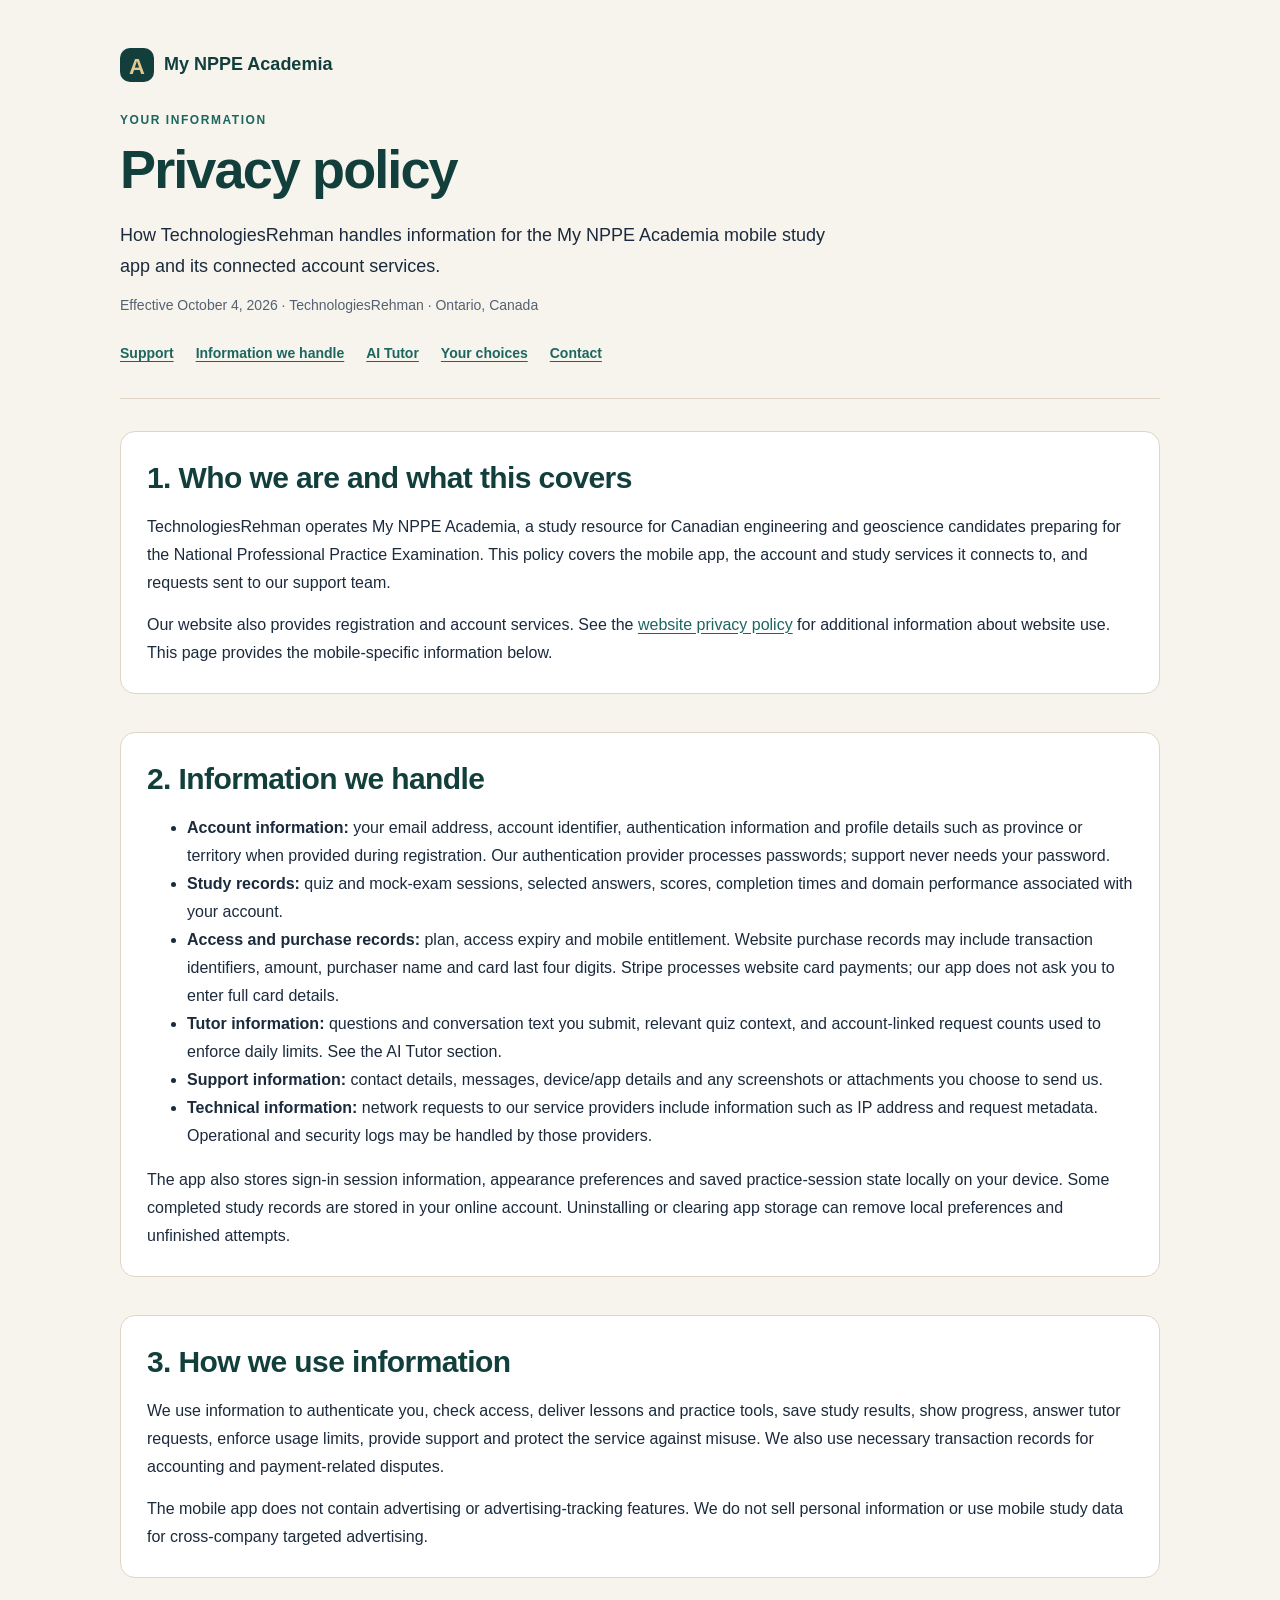
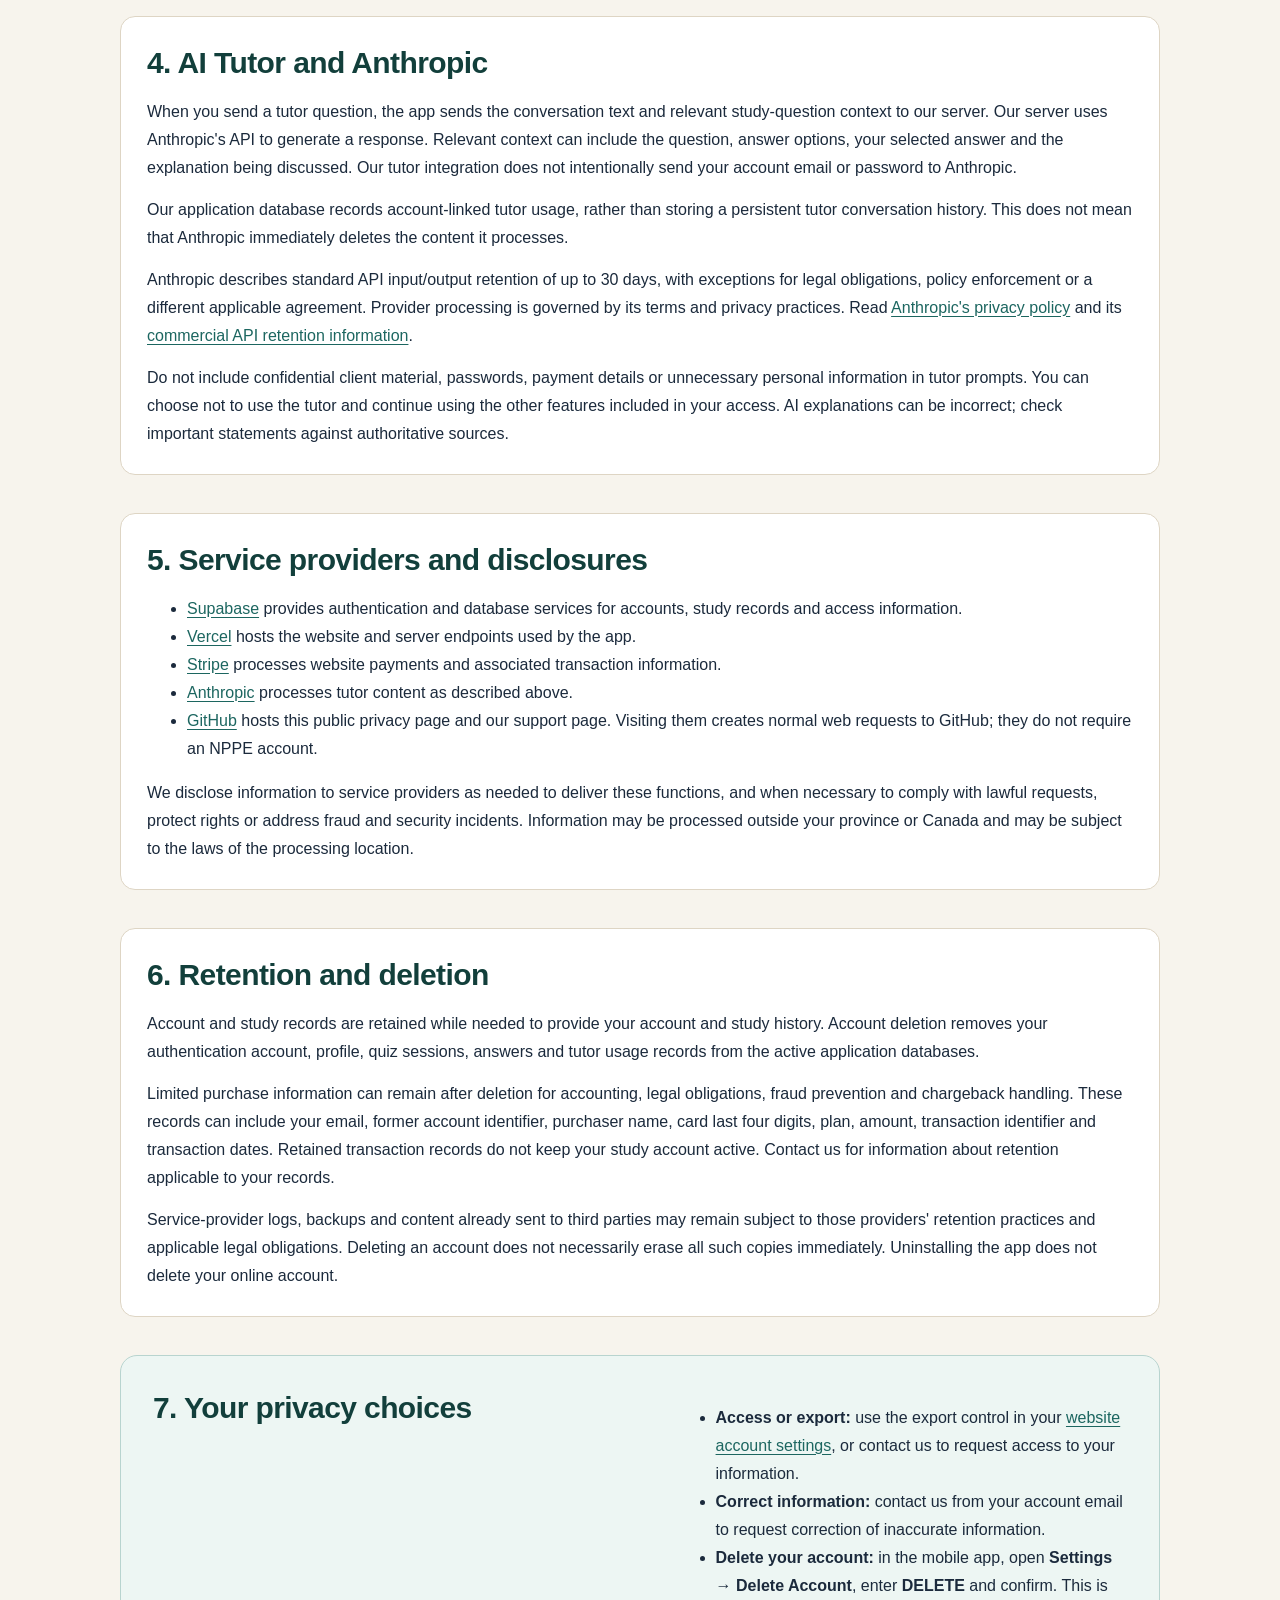
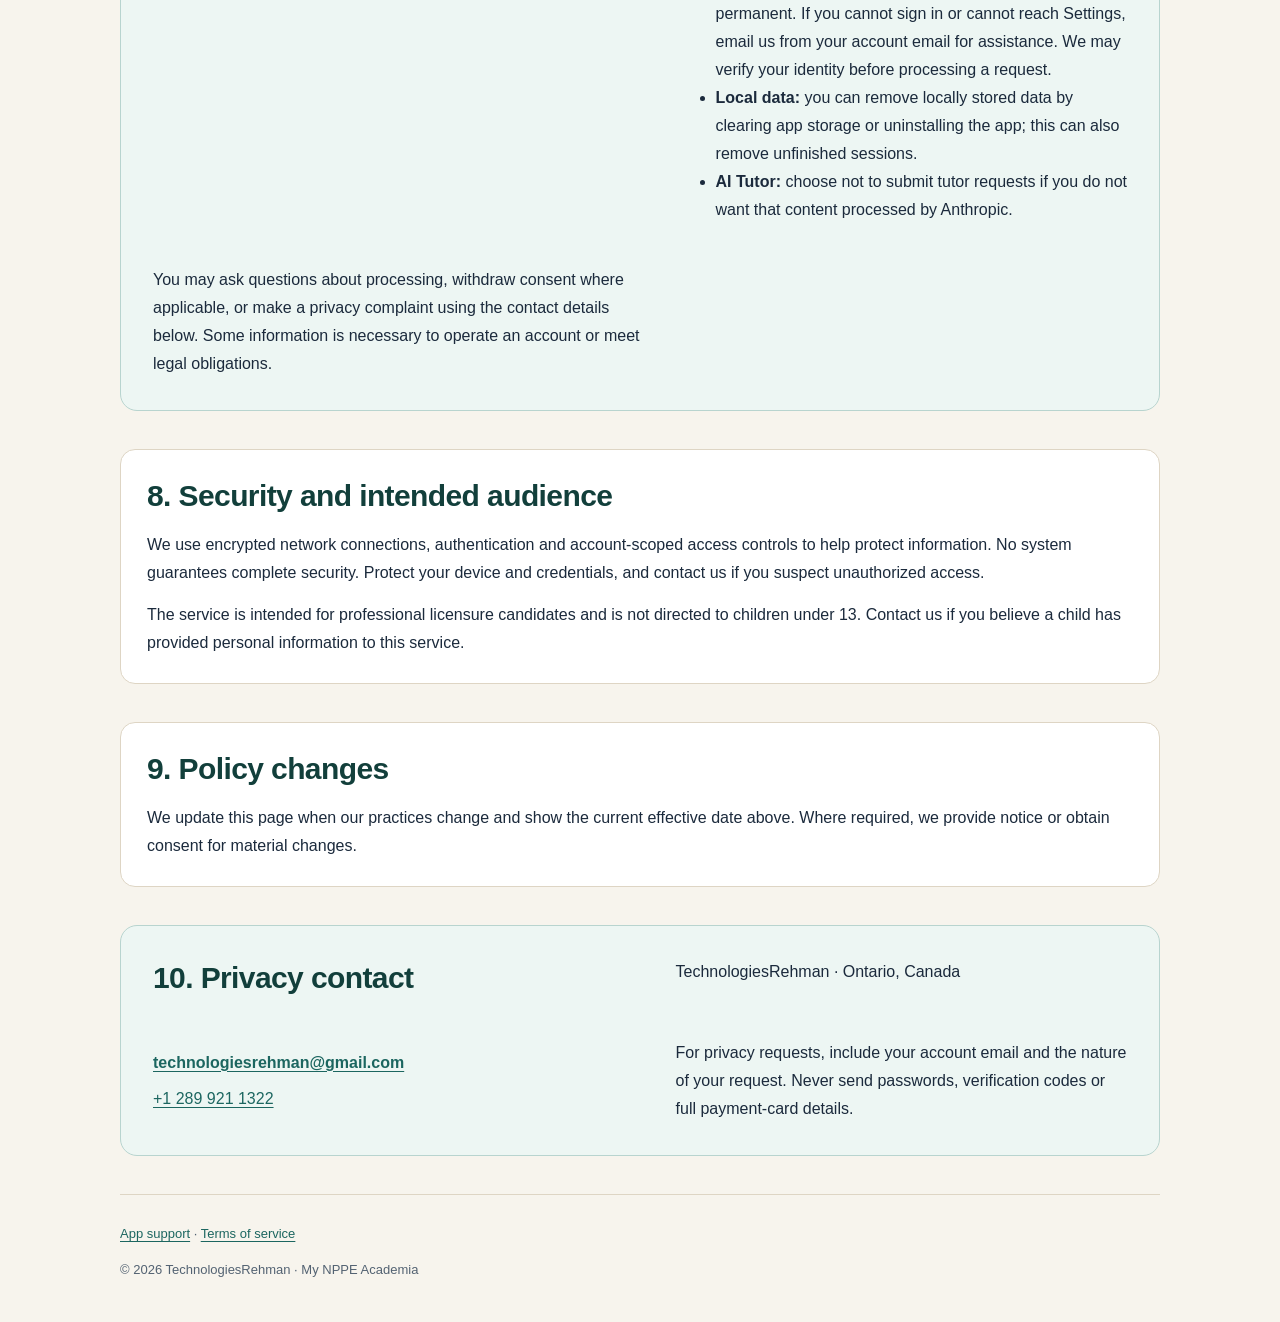
==== privacy.html @ 88f07308 "Publish support page: privacy.html" ====
<!doctype html>
<html lang="en">
<head>
  <meta charset="utf-8">
  <meta name="viewport" content="width=device-width, initial-scale=1">
  <meta name="description" content="Privacy policy for the My NPPE Academia mobile app, including account information, study progress, AI Tutor, service providers and account deletion.">
  <meta name="theme-color" content="#123f3b">
  <title>Privacy Policy — My NPPE Academia</title>
  <link rel="canonical" href="https://urehmamu.github.io/nppe-app-support/privacy.html">
  <link rel="stylesheet" href="style.css">
</head>
<body>
  <a class="skip-link" href="#main">Skip to privacy policy</a>
  <header class="site">
    <div class="brand"><span class="brand-mark" aria-hidden="true">A</span> My NPPE Academia</div>
    <p class="eyebrow">Your information</p>
    <h1>Privacy policy</h1>
    <p class="intro">How TechnologiesRehman handles information for the My NPPE Academia mobile study app and its connected account services.</p>
    <p class="updated">Effective October 4, 2026 · TechnologiesRehman · Ontario, Canada</p>
    <nav aria-label="Privacy navigation">
      <a href="support.html">Support</a>
      <a href="#information">Information we handle</a>
      <a href="#ai">AI Tutor</a>
      <a href="#privacy-choices">Your choices</a>
      <a href="#contact">Contact</a>
    </nav>
  </header>
  <main id="main">
    <section class="card" aria-labelledby="scope-title">
      <h2 id="scope-title">1. Who we are and what this covers</h2>
      <p>TechnologiesRehman operates My NPPE Academia, a study resource for Canadian engineering and geoscience candidates preparing for the National Professional Practice Examination. This policy covers the mobile app, the account and study services it connects to, and requests sent to our support team.</p>
      <p>Our website also provides registration and account services. See the <a href="https://www.mynppeacademia.ca/privacy">website privacy policy</a> for additional information about website use. This page provides the mobile-specific information below.</p>
    </section>
    <section class="card" id="information" aria-labelledby="information-title">
      <h2 id="information-title">2. Information we handle</h2>
      <ul>
        <li><strong>Account information:</strong> your email address, account identifier, authentication information and profile details such as province or territory when provided during registration. Our authentication provider processes passwords; support never needs your password.</li>
        <li><strong>Study records:</strong> quiz and mock-exam sessions, selected answers, scores, completion times and domain performance associated with your account.</li>
        <li><strong>Access and purchase records:</strong> plan, access expiry and mobile entitlement. Website purchase records may include transaction identifiers, amount, purchaser name and card last four digits. Stripe processes website card payments; our app does not ask you to enter full card details.</li>
        <li><strong>Tutor information:</strong> questions and conversation text you submit, relevant quiz context, and account-linked request counts used to enforce daily limits. See the AI Tutor section.</li>
        <li><strong>Support information:</strong> contact details, messages, device/app details and any screenshots or attachments you choose to send us.</li>
        <li><strong>Technical information:</strong> network requests to our service providers include information such as IP address and request metadata. Operational and security logs may be handled by those providers.</li>
      </ul>
      <p>The app also stores sign-in session information, appearance preferences and saved practice-session state locally on your device. Some completed study records are stored in your online account. Uninstalling or clearing app storage can remove local preferences and unfinished attempts.</p>
    </section>
    <section class="card" aria-labelledby="use-title">
      <h2 id="use-title">3. How we use information</h2>
      <p>We use information to authenticate you, check access, deliver lessons and practice tools, save study results, show progress, answer tutor requests, enforce usage limits, provide support and protect the service against misuse. We also use necessary transaction records for accounting and payment-related disputes.</p>
      <p>The mobile app does not contain advertising or advertising-tracking features. We do not sell personal information or use mobile study data for cross-company targeted advertising.</p>
    </section>
    <section class="card" id="ai" aria-labelledby="ai-title">
      <h2 id="ai-title">4. AI Tutor and Anthropic</h2>
      <p>When you send a tutor question, the app sends the conversation text and relevant study-question context to our server. Our server uses Anthropic's API to generate a response. Relevant context can include the question, answer options, your selected answer and the explanation being discussed. Our tutor integration does not intentionally send your account email or password to Anthropic.</p>
      <p>Our application database records account-linked tutor usage, rather than storing a persistent tutor conversation history. This does not mean that Anthropic immediately deletes the content it processes.</p>
      <p>Anthropic describes standard API input/output retention of up to 30 days, with exceptions for legal obligations, policy enforcement or a different applicable agreement. Provider processing is governed by its terms and privacy practices. Read <a href="https://www.anthropic.com/privacy">Anthropic's privacy policy</a> and its <a href="https://privacy.claude.com/en/articles/7996866-how-long-do-you-store-my-organization-s-data">commercial API retention information</a>.</p>
      <p>Do not include confidential client material, passwords, payment details or unnecessary personal information in tutor prompts. You can choose not to use the tutor and continue using the other features included in your access. AI explanations can be incorrect; check important statements against authoritative sources.</p>
    </section>
    <section class="card" aria-labelledby="providers-title">
      <h2 id="providers-title">5. Service providers and disclosures</h2>
      <ul>
        <li><a href="https://supabase.com/privacy">Supabase</a> provides authentication and database services for accounts, study records and access information.</li>
        <li><a href="https://vercel.com/legal/privacy-policy">Vercel</a> hosts the website and server endpoints used by the app.</li>
        <li><a href="https://stripe.com/privacy">Stripe</a> processes website payments and associated transaction information.</li>
        <li><a href="https://www.anthropic.com/privacy">Anthropic</a> processes tutor content as described above.</li>
        <li><a href="https://docs.github.com/en/site-policy/privacy-policies/github-general-privacy-statement">GitHub</a> hosts this public privacy page and our support page. Visiting them creates normal web requests to GitHub; they do not require an NPPE account.</li>
      </ul>
      <p>We disclose information to service providers as needed to deliver these functions, and when necessary to comply with lawful requests, protect rights or address fraud and security incidents. Information may be processed outside your province or Canada and may be subject to the laws of the processing location.</p>
    </section>
    <section class="card" aria-labelledby="retention-title">
      <h2 id="retention-title">6. Retention and deletion</h2>
      <p>Account and study records are retained while needed to provide your account and study history. Account deletion removes your authentication account, profile, quiz sessions, answers and tutor usage records from the active application databases.</p>
      <p>Limited purchase information can remain after deletion for accounting, legal obligations, fraud prevention and chargeback handling. These records can include your email, former account identifier, purchaser name, card last four digits, plan, amount, transaction identifier and transaction dates. Retained transaction records do not keep your study account active. Contact us for information about retention applicable to your records.</p>
      <p>Service-provider logs, backups and content already sent to third parties may remain subject to those providers' retention practices and applicable legal obligations. Deleting an account does not necessarily erase all such copies immediately. Uninstalling the app does not delete your online account.</p>
    </section>
    <section class="contact-card" id="privacy-choices" aria-labelledby="choices-title">
      <h2 id="choices-title">7. Your privacy choices</h2>
      <ul>
        <li><strong>Access or export:</strong> use the export control in your <a href="https://www.mynppeacademia.ca/settings">website account settings</a>, or contact us to request access to your information.</li>
        <li><strong>Correct information:</strong> contact us from your account email to request correction of inaccurate information.</li>
        <li><strong>Delete your account:</strong> in the mobile app, open <strong>Settings → Delete Account</strong>, enter <strong>DELETE</strong> and confirm. This is permanent. If you cannot sign in or cannot reach Settings, email us from your account email for assistance. We may verify your identity before processing a request.</li>
        <li><strong>Local data:</strong> you can remove locally stored data by clearing app storage or uninstalling the app; this can also remove unfinished sessions.</li>
        <li><strong>AI Tutor:</strong> choose not to submit tutor requests if you do not want that content processed by Anthropic.</li>
      </ul>
      <p>You may ask questions about processing, withdraw consent where applicable, or make a privacy complaint using the contact details below. Some information is necessary to operate an account or meet legal obligations.</p>
    </section>
    <section class="card" aria-labelledby="security-title">
      <h2 id="security-title">8. Security and intended audience</h2>
      <p>We use encrypted network connections, authentication and account-scoped access controls to help protect information. No system guarantees complete security. Protect your device and credentials, and contact us if you suspect unauthorized access.</p>
      <p>The service is intended for professional licensure candidates and is not directed to children under 13. Contact us if you believe a child has provided personal information to this service.</p>
    </section>
    <section class="card" aria-labelledby="changes-title">
      <h2 id="changes-title">9. Policy changes</h2>
      <p>We update this page when our practices change and show the current effective date above. Where required, we provide notice or obtain consent for material changes.</p>
    </section>
    <section class="contact-card" id="contact" aria-labelledby="contact-title">
      <h2 id="contact-title">10. Privacy contact</h2>
      <p>TechnologiesRehman · Ontario, Canada</p>
      <div class="contact-links">
        <a class="email" href="mailto:technologiesrehman@gmail.com?subject=My%20NPPE%20Academia%20Privacy">technologiesrehman@gmail.com</a>
        <a href="tel:+12899211322">+1 289 921 1322</a>
      </div>
      <p>For privacy requests, include your account email and the nature of your request. Never send passwords, verification codes or full payment-card details.</p>
    </section>
  </main>
  <footer><p><a href="support.html">App support</a> · <a href="https://www.mynppeacademia.ca/terms">Terms of service</a></p><p>© 2026 TechnologiesRehman · My NPPE Academia</p></footer>
</body>
</html>
---- style.css ----
:root { color-scheme: light; --ink: #1b2a3c; --teal: #1c6660; --deep: #123f3b; --gold: #e2c98f; --border: #ded5c4; }
* { box-sizing: border-box; }
html { scroll-padding-top: 24px; }
body { margin: 0; background: #f7f4ed; color: var(--ink); font-family: -apple-system, BlinkMacSystemFont, 'Segoe UI', sans-serif; font-size: 16px; line-height: 1.75; }
a { color: var(--teal); text-underline-offset: 3px; }
a:hover { color: var(--deep); }
a:focus-visible { outline: 3px solid #b18a3d; outline-offset: 5px; border-radius: 3px; }
.skip-link { position: absolute; left: 16px; top: -80px; padding: 10px; background: white; z-index: 10; }
.skip-link:focus { top: 16px; }
.site, main, footer { width: min(100% - 40px, 1040px); margin-inline: auto; }
.site { padding-top: 48px; padding-bottom: 32px; border-bottom: 1px solid var(--border); }
.brand { display: flex; align-items: center; gap: 10px; font-size: 18px; font-weight: 750; color: var(--deep); margin-bottom: 28px; }
.brand-mark { display: grid; place-items: center; width: 34px; height: 34px; border-radius: 10px; background: var(--deep); color: var(--gold); font-size: 22px; }
.eyebrow { margin: 0 0 7px; font-size: 12px; font-weight: 750; letter-spacing: .13em; text-transform: uppercase; color: var(--teal); }
h1 { margin: 0; font-size: clamp(34px, 5vw, 54px); line-height: 1.18; letter-spacing: -.035em; color: var(--deep); }
.intro { max-width: 740px; font-size: 18px; margin: 18px 0 10px; }
.updated { font-size: 14px; color: #536272; }
nav { display: flex; flex-wrap: wrap; gap: 10px 22px; margin-top: 24px; font-size: 14px; font-weight: 650; }
main { padding-top: 32px; }
section { margin-bottom: 38px; }
h2 { margin: 0 0 16px; font-size: clamp(23px, 3vw, 30px); line-height: 1.3; letter-spacing: -.02em; color: var(--deep); }
h3 { margin: 0 0 10px; font-size: 18px; line-height: 1.45; color: var(--deep); }
p { margin: 0 0 14px; }
p:last-child { margin-bottom: 0; }
.card { padding: 26px; background: #fff; border: 1px solid var(--border); border-radius: 15px; }
.contact-card { display: grid; grid-template-columns: 1.1fr 1fr; gap: 26px; padding: 32px; border: 1px solid #b8d4cf; border-radius: 17px; background: #edf6f3; }
.contact-links { display: flex; flex-direction: column; align-items: flex-start; gap: 8px; justify-content: center; font-size: 16px; }
.contact-links .email { font-weight: 750; overflow-wrap: anywhere; }
.contact-links span { font-size: 14px; color: #536272; }
.contact-details { grid-column: 1 / -1; border-top: 1px solid #c5dcd6; padding-top: 22px; font-size: 14px; }
.contact-details h3 { font-size: 16px; }
.faq-grid { display: grid; grid-template-columns: repeat(2, minmax(0, 1fr)); gap: 18px; }
.faq-grid .card { font-size: 15px; }
.account-card { border-left: 4px solid var(--teal); }
footer { padding: 28px 0 40px; border-top: 1px solid var(--border); color: #536272; font-size: 13px; }
footer p { max-width: 850px; }
@media (max-width: 650px) { .site, main, footer { width: calc(100% - 32px); } .site { padding-top: 30px; } .faq-grid, .contact-card { grid-template-columns: 1fr; } .card, .contact-card { padding: 21px; } .contact-card { gap: 18px; } .contact-details { grid-column: 1; } nav { gap: 8px 18px; } }
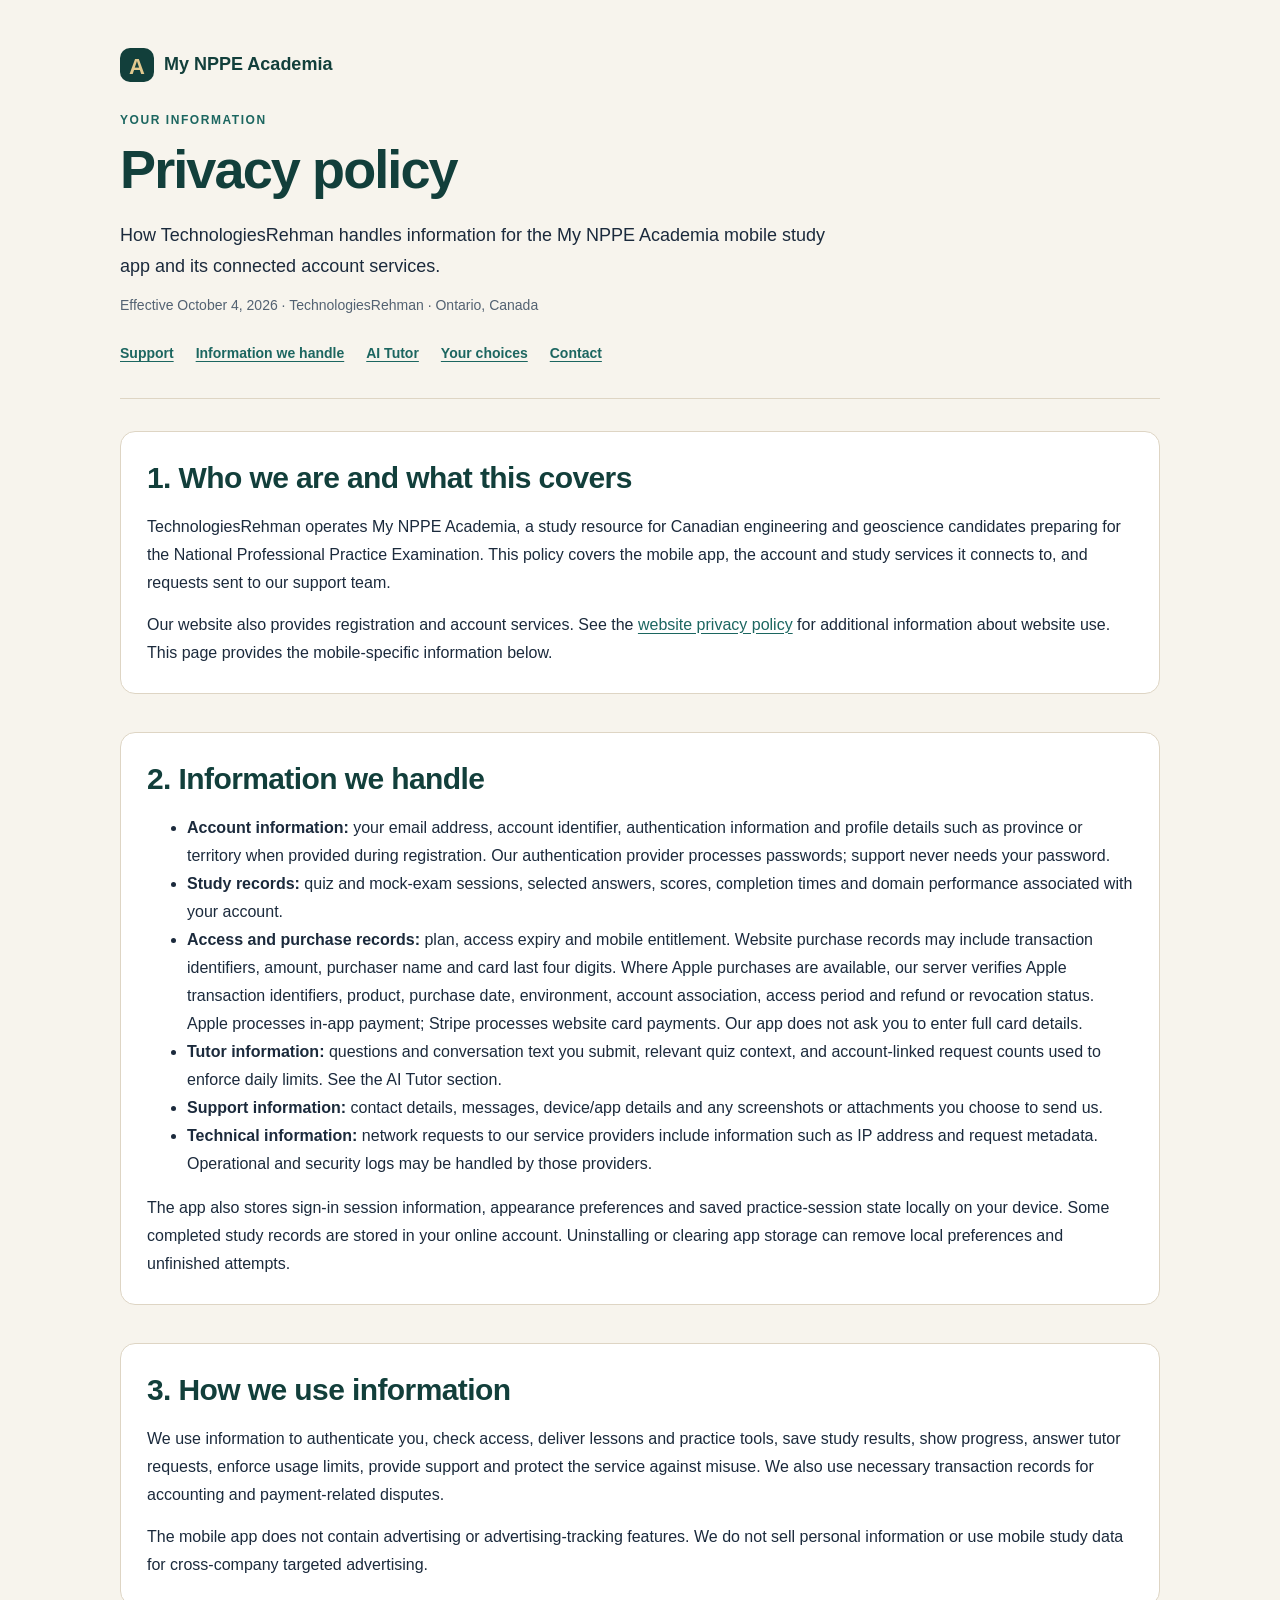
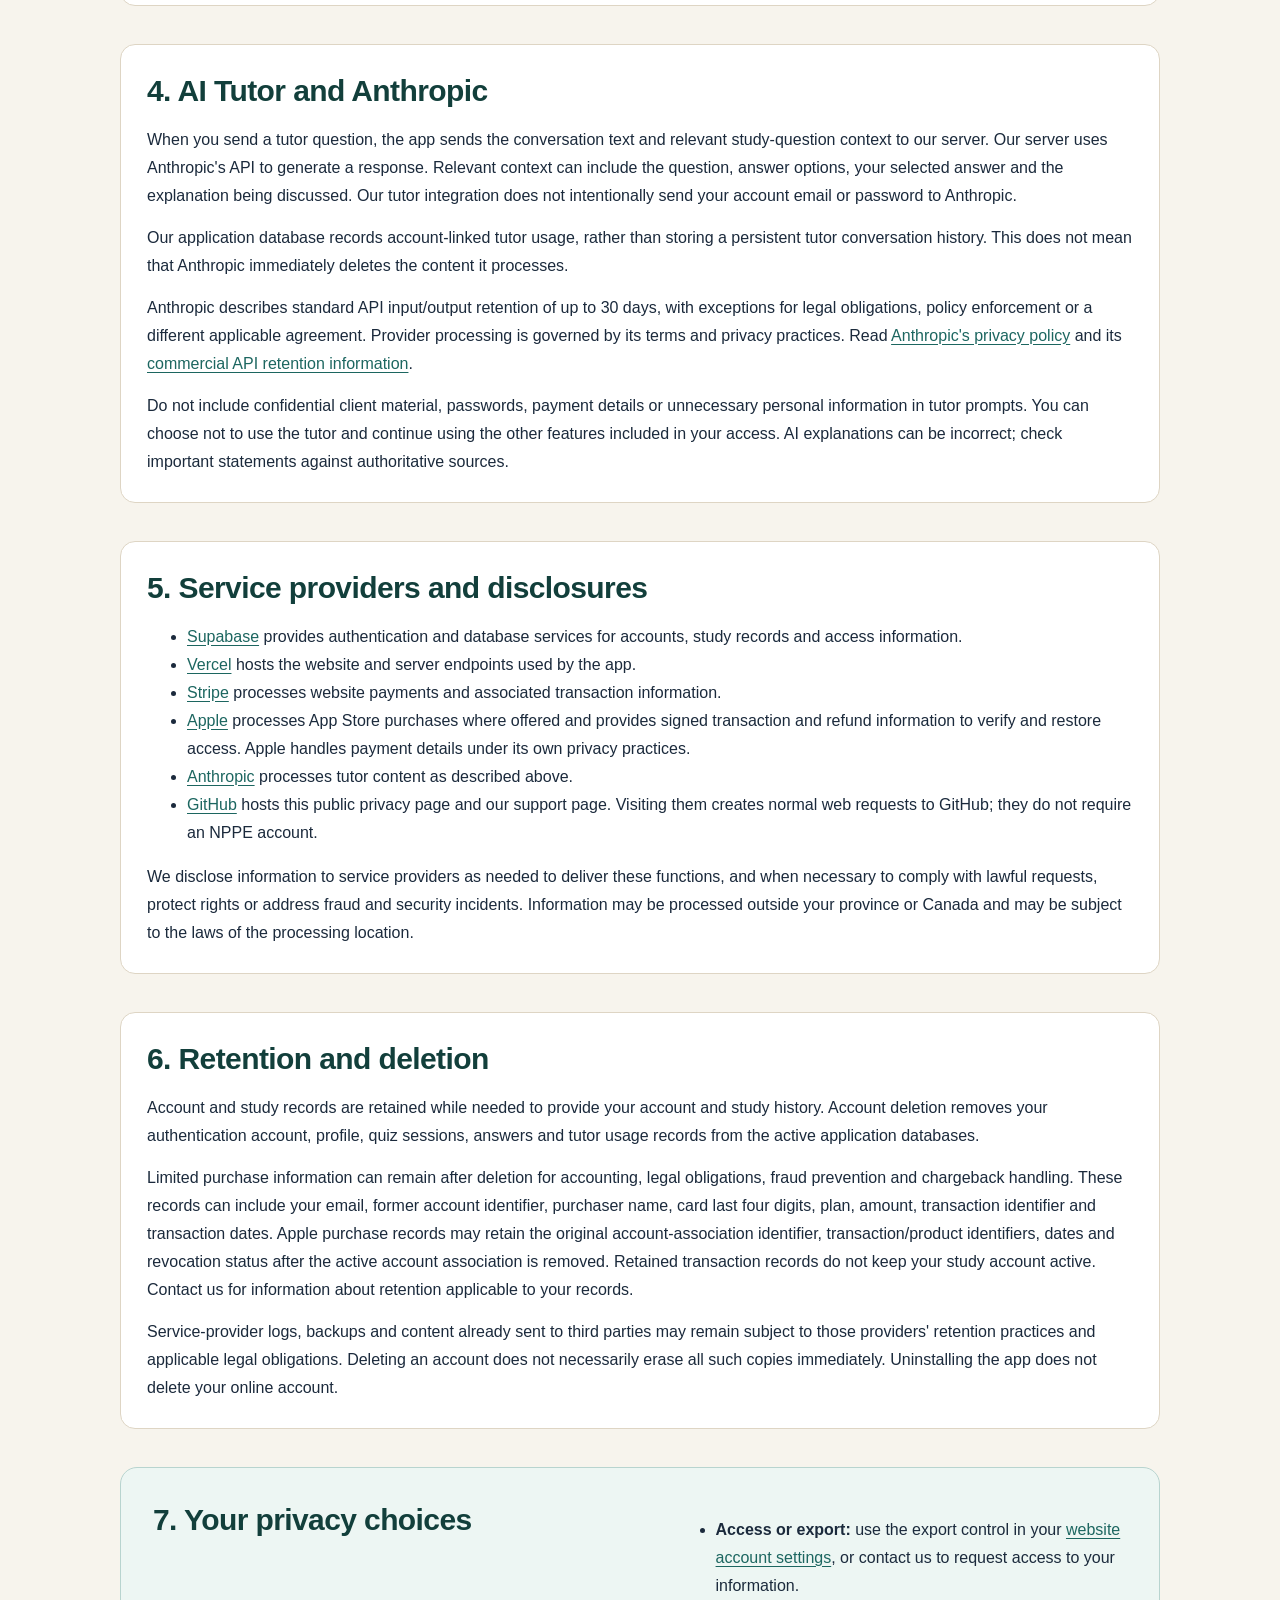
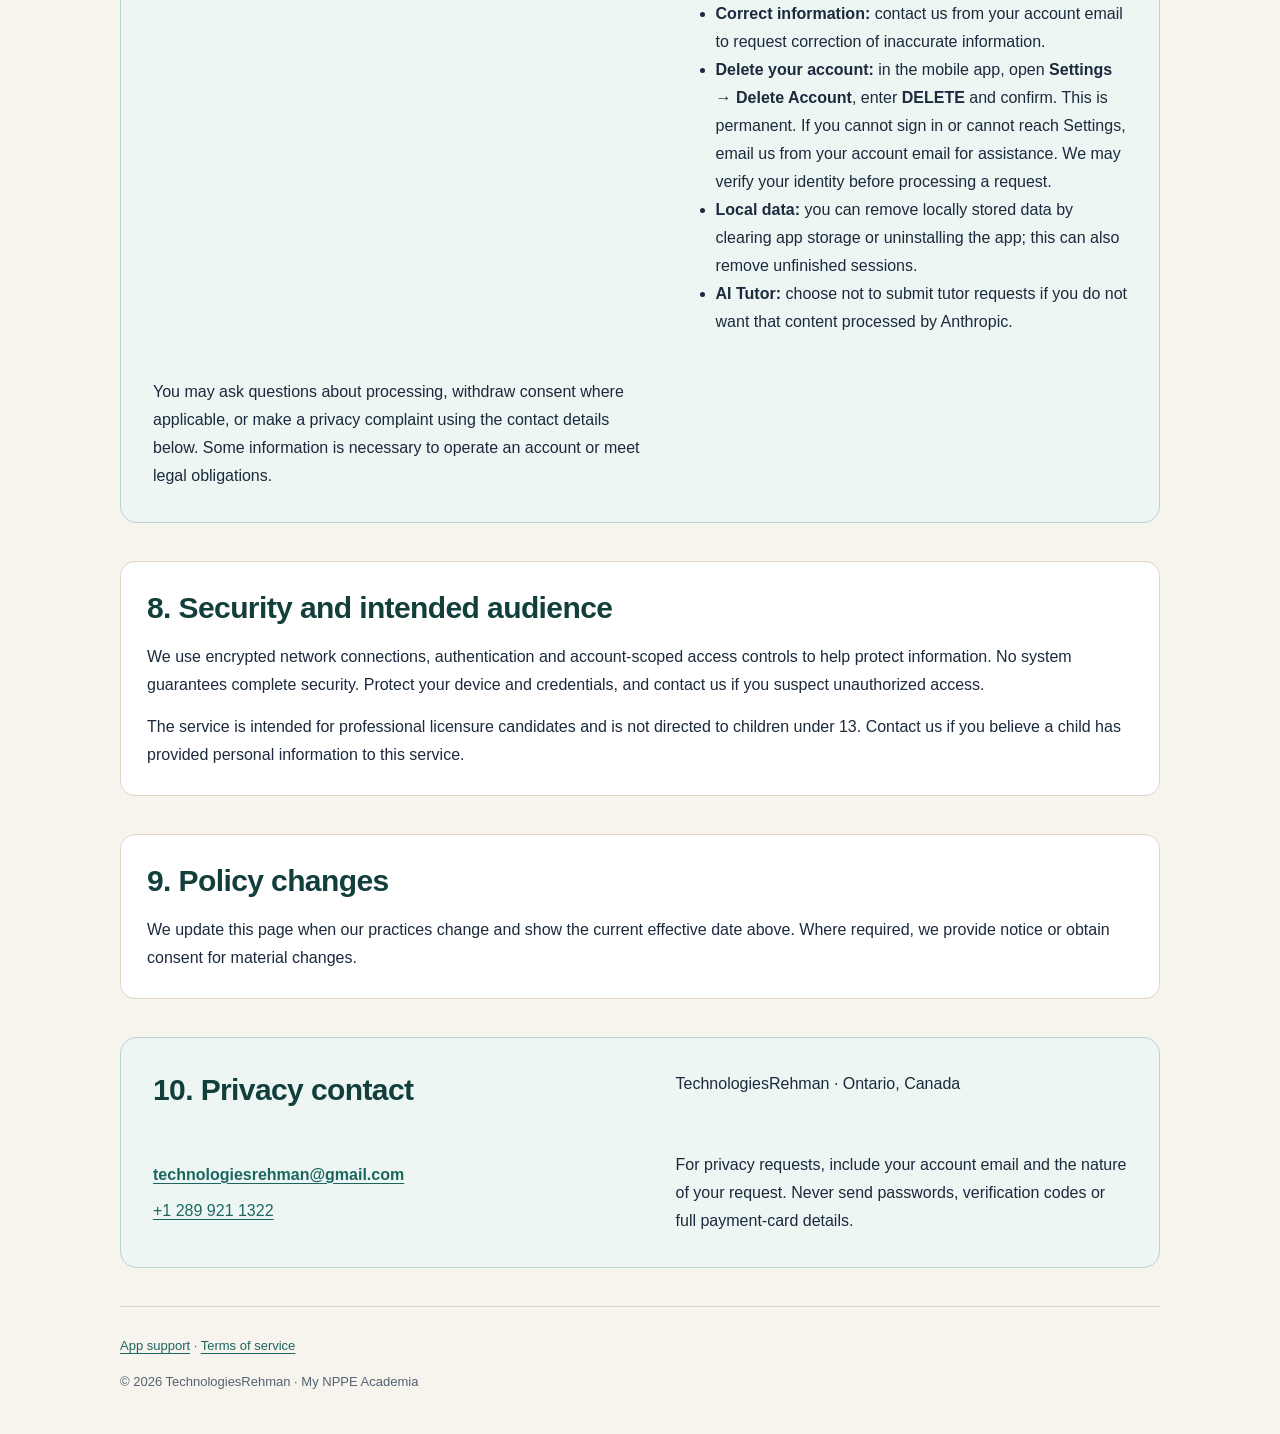
==== commit 346d5c45: "Publish support page: privacy.html" ====
--- a/privacy.html
+++ b/privacy.html
@@ -36,7 +36,7 @@
       <ul>
         <li><strong>Account information:</strong> your email address, account identifier, authentication information and profile details such as province or territory when provided during registration. Our authentication provider processes passwords; support never needs your password.</li>
         <li><strong>Study records:</strong> quiz and mock-exam sessions, selected answers, scores, completion times and domain performance associated with your account.</li>
-        <li><strong>Access and purchase records:</strong> plan, access expiry and mobile entitlement. Website purchase records may include transaction identifiers, amount, purchaser name and card last four digits. Stripe processes website card payments; our app does not ask you to enter full card details.</li>
+        <li><strong>Access and purchase records:</strong> plan, access expiry and mobile entitlement. Website purchase records may include transaction identifiers, amount, purchaser name and card last four digits. Where Apple purchases are available, our server verifies Apple transaction identifiers, product, purchase date, environment, account association, access period and refund or revocation status. Apple processes in-app payment; Stripe processes website card payments. Our app does not ask you to enter full card details.</li>
         <li><strong>Tutor information:</strong> questions and conversation text you submit, relevant quiz context, and account-linked request counts used to enforce daily limits. See the AI Tutor section.</li>
         <li><strong>Support information:</strong> contact details, messages, device/app details and any screenshots or attachments you choose to send us.</li>
         <li><strong>Technical information:</strong> network requests to our service providers include information such as IP address and request metadata. Operational and security logs may be handled by those providers.</li>
@@ -61,6 +61,7 @@
         <li><a href="https://supabase.com/privacy">Supabase</a> provides authentication and database services for accounts, study records and access information.</li>
         <li><a href="https://vercel.com/legal/privacy-policy">Vercel</a> hosts the website and server endpoints used by the app.</li>
         <li><a href="https://stripe.com/privacy">Stripe</a> processes website payments and associated transaction information.</li>
+        <li><a href="https://www.apple.com/legal/privacy/">Apple</a> processes App Store purchases where offered and provides signed transaction and refund information to verify and restore access. Apple handles payment details under its own privacy practices.</li>
         <li><a href="https://www.anthropic.com/privacy">Anthropic</a> processes tutor content as described above.</li>
         <li><a href="https://docs.github.com/en/site-policy/privacy-policies/github-general-privacy-statement">GitHub</a> hosts this public privacy page and our support page. Visiting them creates normal web requests to GitHub; they do not require an NPPE account.</li>
       </ul>
@@ -69,7 +70,7 @@
     <section class="card" aria-labelledby="retention-title">
       <h2 id="retention-title">6. Retention and deletion</h2>
       <p>Account and study records are retained while needed to provide your account and study history. Account deletion removes your authentication account, profile, quiz sessions, answers and tutor usage records from the active application databases.</p>
-      <p>Limited purchase information can remain after deletion for accounting, legal obligations, fraud prevention and chargeback handling. These records can include your email, former account identifier, purchaser name, card last four digits, plan, amount, transaction identifier and transaction dates. Retained transaction records do not keep your study account active. Contact us for information about retention applicable to your records.</p>
+      <p>Limited purchase information can remain after deletion for accounting, legal obligations, fraud prevention and chargeback handling. These records can include your email, former account identifier, purchaser name, card last four digits, plan, amount, transaction identifier and transaction dates. Apple purchase records may retain the original account-association identifier, transaction/product identifiers, dates and revocation status after the active account association is removed. Retained transaction records do not keep your study account active. Contact us for information about retention applicable to your records.</p>
       <p>Service-provider logs, backups and content already sent to third parties may remain subject to those providers' retention practices and applicable legal obligations. Deleting an account does not necessarily erase all such copies immediately. Uninstalling the app does not delete your online account.</p>
     </section>
     <section class="contact-card" id="privacy-choices" aria-labelledby="choices-title">
